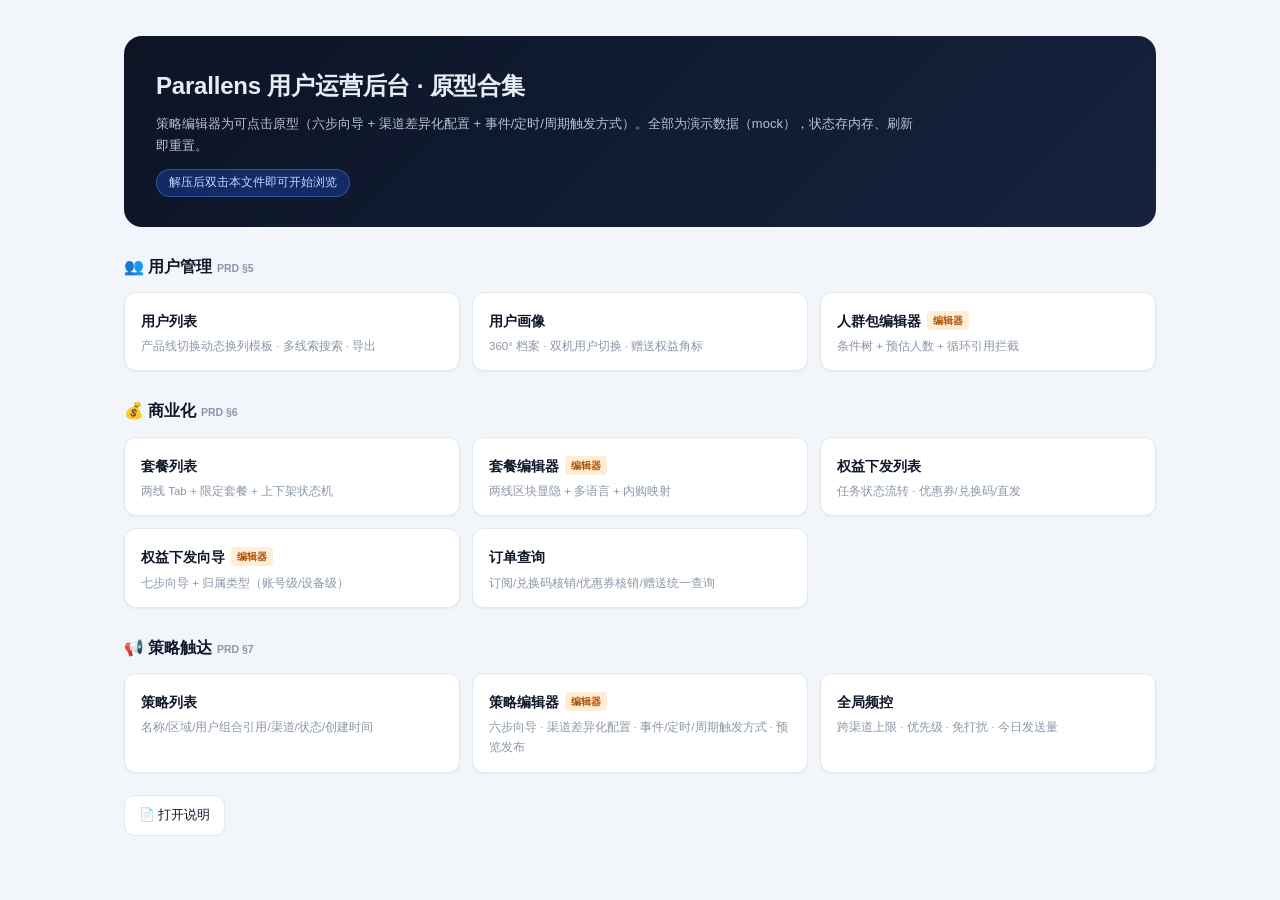
==== index.html @ 536ae107 "Parallens 用户运营后台 · 可交互原型合集（单文件版）" ====
<!DOCTYPE html>
<html lang="zh-CN">
<head>
<meta charset="UTF-8">
<meta name="viewport" content="width=device-width, initial-scale=1.0">
<title>Parallens 用户运营后台 · 原型合集</title>
<style>
  :root { --bg:#f2f5f9; --card:#fff; --line:#e3e8ef; --ink:#0f172a; --ink2:#475569; --ink3:#8a97a8; --hunt:#b45309; --hunt-soft:#ffedd5; }
  * { box-sizing:border-box; }
  body { margin:0; font-family:-apple-system,BlinkMacSystemFont,"SF Pro Text","PingFang SC","Microsoft YaHei","Noto Sans SC",sans-serif; background:var(--bg); color:var(--ink); line-height:1.7; }
  .wrap { max-width:1080px; margin:0 auto; padding:36px 24px 64px; }
  .hero { background:linear-gradient(135deg,#0c1424,#16233f); color:#e8edf5; border-radius:18px; padding:30px 32px; margin-bottom:22px; }
  .hero h1 { margin:0 0 6px; font-size:24px; letter-spacing:-.2px; }
  .hero p { margin:0; color:#b6c2d4; font-size:13px; max-width:760px; }
  .hero .pill { display:inline-flex; margin-top:12px; background:rgba(29,78,216,.35); border:1px solid rgba(96,165,250,.35); color:#bfdbfe; border-radius:999px; padding:3px 12px; font-size:11.5px; }
  h2 { font-size:16px; margin:26px 0 12px; }
  h2 .tag { font-size:10.5px; color:var(--ink3); font-weight:600; }
  .grid { display:grid; grid-template-columns:repeat(auto-fill,minmax(300px,1fr)); gap:12px; }
  .card { background:var(--card); border:1px solid var(--line); border-radius:12px; padding:14px 16px; text-decoration:none; color:var(--ink); display:block; transition:all .15s; box-shadow:0 1px 2px rgba(15,23,42,.05); }
  .card:hover { border-color:#9db8e8; box-shadow:0 10px 24px -14px rgba(29,78,216,.35); transform:translateY(-1px); }
  .card b { font-size:13.5px; }
  .card .star { display:inline-block; font-size:10px; background:var(--hunt-soft); color:var(--hunt); border-radius:4px; padding:1px 6px; margin-left:6px; font-weight:700; vertical-align:2px; }
  .card .note { font-size:11.5px; color:var(--ink3); margin-top:3px; }
  .extra { margin-top:22px; display:flex; gap:10px; flex-wrap:wrap; }
  .extra a { display:inline-flex; align-items:center; gap:6px; background:var(--card); border:1px solid var(--line); border-radius:10px; padding:9px 14px; text-decoration:none; color:var(--ink); font-size:12.5px; }
  .extra a:hover { border-color:#9db8e8; }
</style>
</head>
<body>
<div class="wrap">
  <div class="hero">
    <h1>Parallens 用户运营后台 · 原型合集</h1>
    <p>策略编辑器为可点击原型（六步向导 + 渠道差异化配置 + 事件/定时/周期触发方式）。全部为演示数据（mock），状态存内存、刷新即重置。</p>
    <span class="pill">解压后双击本文件即可开始浏览</span>
  </div>

  <h2>👥 用户管理 <span class="tag">PRD §5</span></h2>
  <div class="grid">
    <a class="card" href="users-list.html"><b>用户列表</b><div class="note">产品线切换动态换列模板 · 多线索搜索 · 导出</div></a>
    <a class="card" href="user-detail.html"><b>用户画像</b><div class="note">360° 档案 · 双机用户切换 · 赠送权益角标</div></a>
    <a class="card" href="audience-builder.html"><b>人群包编辑器</b><span class="star">编辑器</span><div class="note">条件树 + 预估人数 + 循环引用拦截</div></a>
  </div>

  <h2>💰 商业化 <span class="tag">PRD §6</span></h2>
  <div class="grid">
    <a class="card" href="plans-list.html"><b>套餐列表</b><div class="note">两线 Tab + 限定套餐 + 上下架状态机</div></a>
    <a class="card" href="plan-editor.html"><b>套餐编辑器</b><span class="star">编辑器</span><div class="note">两线区块显隐 + 多语言 + 内购映射</div></a>
    <a class="card" href="benefit-list.html"><b>权益下发列表</b><div class="note">任务状态流转 · 优惠券/兑换码/直发</div></a>
    <a class="card" href="benefit-editor.html"><b>权益下发向导</b><span class="star">编辑器</span><div class="note">七步向导 + 归属类型（账号级/设备级）</div></a>
    <a class="card" href="order-list.html"><b>订单查询</b><div class="note">订阅/兑换码核销/优惠券核销/赠送统一查询</div></a>
  </div>

  <h2>📢 策略触达 <span class="tag">PRD §7</span></h2>
  <div class="grid">
    <a class="card" href="strategy-list.html"><b>策略列表</b><div class="note">名称/区域/用户组合引用/渠道/状态/创建时间</div></a>
    <a class="card" href="prototype-strategy.html#editor"><b>策略编辑器</b><span class="star">编辑器</span><div class="note">六步向导 · 渠道差异化配置 · 事件/定时/周期触发方式 · 预览发布</div></a>
    <a class="card" href="frequency.html"><b>全局频控</b><div class="note">跨渠道上限 · 优先级 · 免打扰 · 今日发送量</div></a>
  </div>

  <div class="extra"><a href="打开说明.txt">📄 打开说明</a></div>
</div>
</body>
</html>
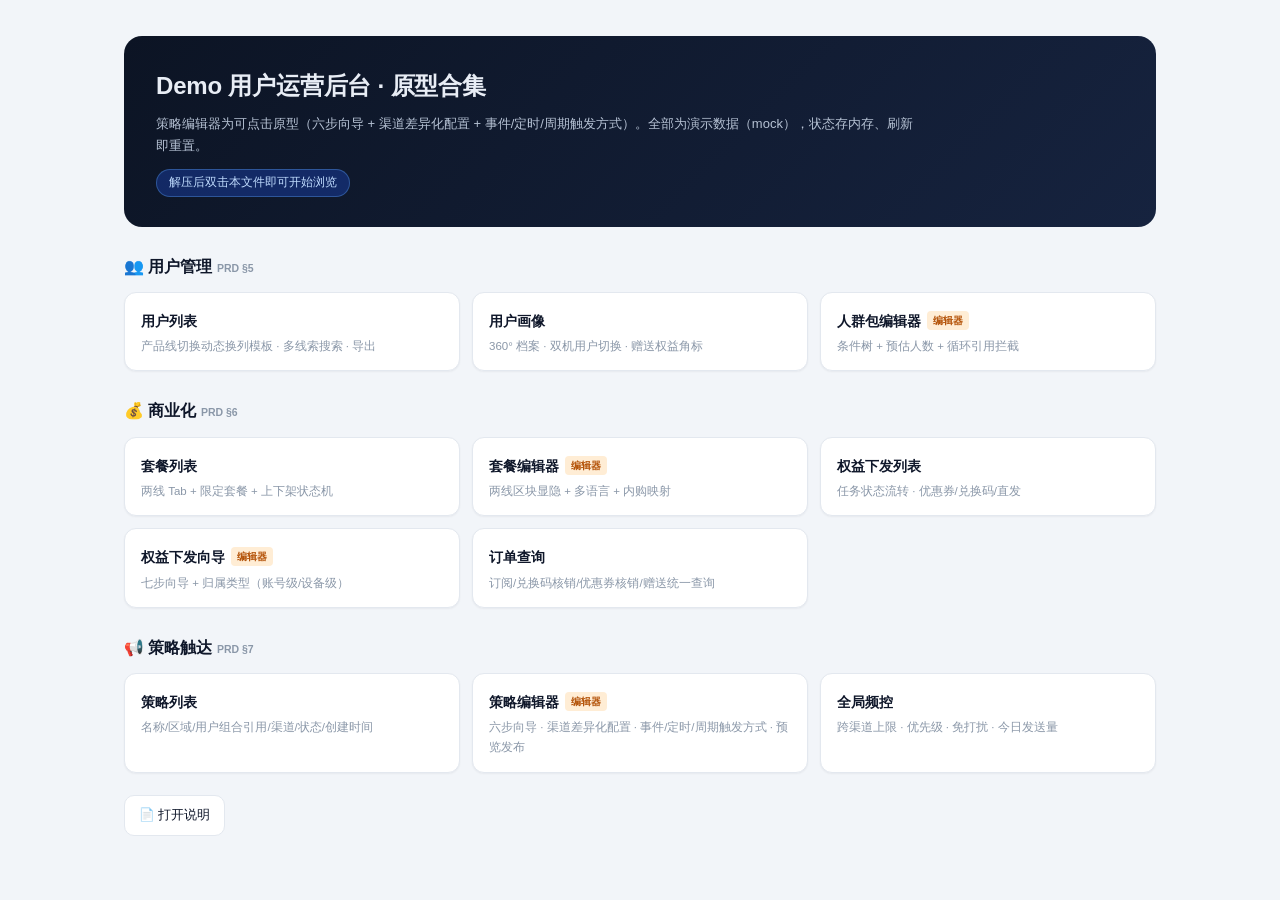
==== commit dabfd573: "隐私脱敏版：替换品牌名/套餐名/价格，交互逻辑不变" ====
--- a/index.html
+++ b/index.html
@@ -3,11 +3,11 @@
 <head>
 <meta charset="UTF-8">
 <meta name="viewport" content="width=device-width, initial-scale=1.0">
-<title>Parallens 用户运营后台 · 原型合集</title>
+<title>Demo 用户运营后台 · 原型合集</title>
 <style>
   :root { --bg:#f2f5f9; --card:#fff; --line:#e3e8ef; --ink:#0f172a; --ink2:#475569; --ink3:#8a97a8; --hunt:#b45309; --hunt-soft:#ffedd5; }
   * { box-sizing:border-box; }
-  body { margin:0; font-family:-apple-system,BlinkMacSystemFont,"SF Pro Text","PingFang SC","Microsoft YaHei","Noto Sans SC",sans-serif; background:var(--bg); color:var(--ink); line-height:1.7; }
+  body { margin:0; font-family:-apple-system,BlinkMacSystemFont,"PingFang SC","Microsoft YaHei","Noto Sans SC",sans-serif; background:var(--bg); color:var(--ink); line-height:1.7; }
   .wrap { max-width:1080px; margin:0 auto; padding:36px 24px 64px; }
   .hero { background:linear-gradient(135deg,#0c1424,#16233f); color:#e8edf5; border-radius:18px; padding:30px 32px; margin-bottom:22px; }
   .hero h1 { margin:0 0 6px; font-size:24px; letter-spacing:-.2px; }
@@ -29,7 +29,7 @@
 <body>
 <div class="wrap">
   <div class="hero">
-    <h1>Parallens 用户运营后台 · 原型合集</h1>
+    <h1>Demo 用户运营后台 · 原型合集</h1>
     <p>策略编辑器为可点击原型（六步向导 + 渠道差异化配置 + 事件/定时/周期触发方式）。全部为演示数据（mock），状态存内存、刷新即重置。</p>
     <span class="pill">解压后双击本文件即可开始浏览</span>
   </div>
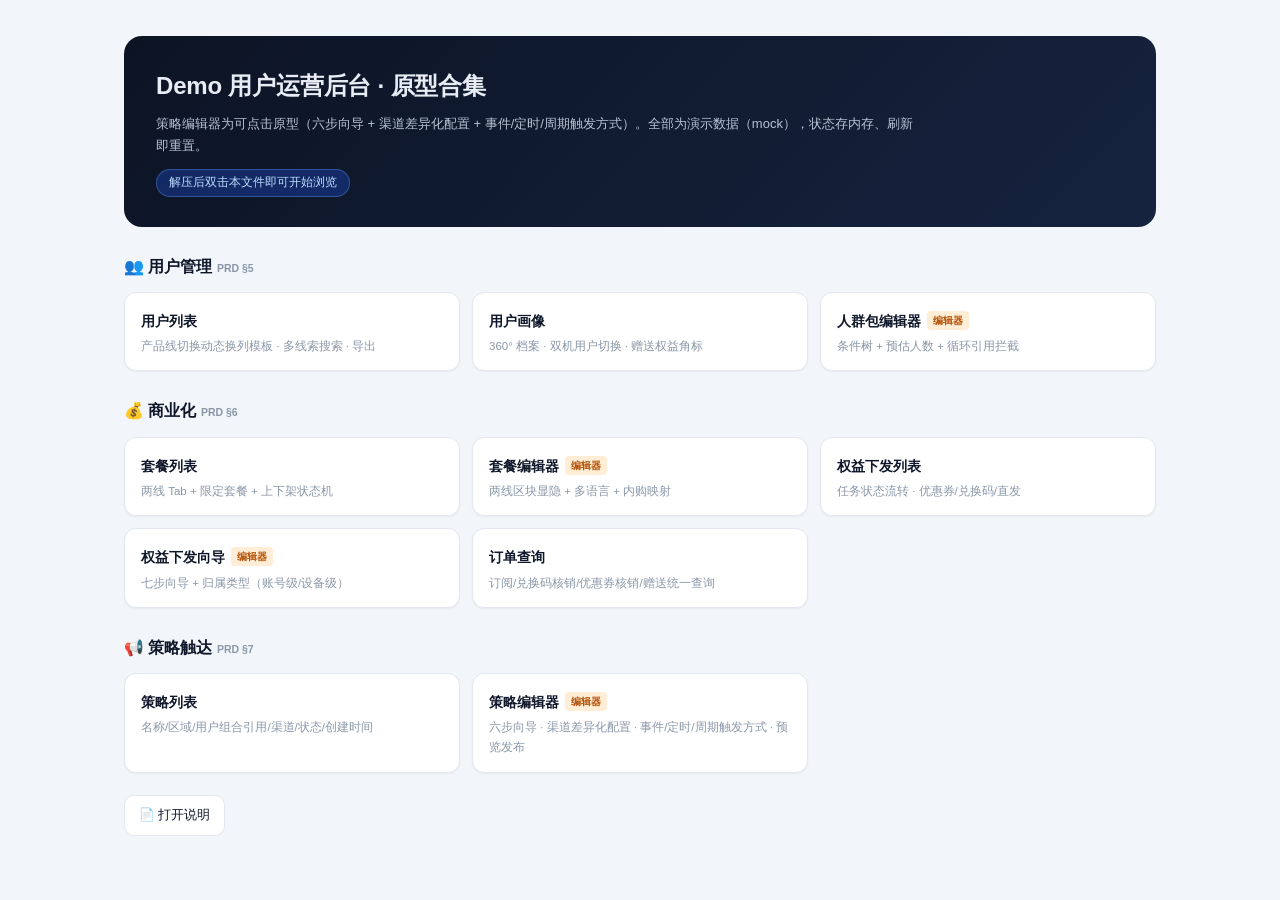
==== commit 85e56dfa: "移除全局频控独立页面及所有入口引用" ====
--- a/index.html
+++ b/index.html
@@ -54,7 +54,6 @@
   <div class="grid">
     <a class="card" href="strategy-list.html"><b>策略列表</b><div class="note">名称/区域/用户组合引用/渠道/状态/创建时间</div></a>
     <a class="card" href="prototype-strategy.html#editor"><b>策略编辑器</b><span class="star">编辑器</span><div class="note">六步向导 · 渠道差异化配置 · 事件/定时/周期触发方式 · 预览发布</div></a>
-    <a class="card" href="frequency.html"><b>全局频控</b><div class="note">跨渠道上限 · 优先级 · 免打扰 · 今日发送量</div></a>
   </div>
 
   <div class="extra"><a href="打开说明.txt">📄 打开说明</a></div>
